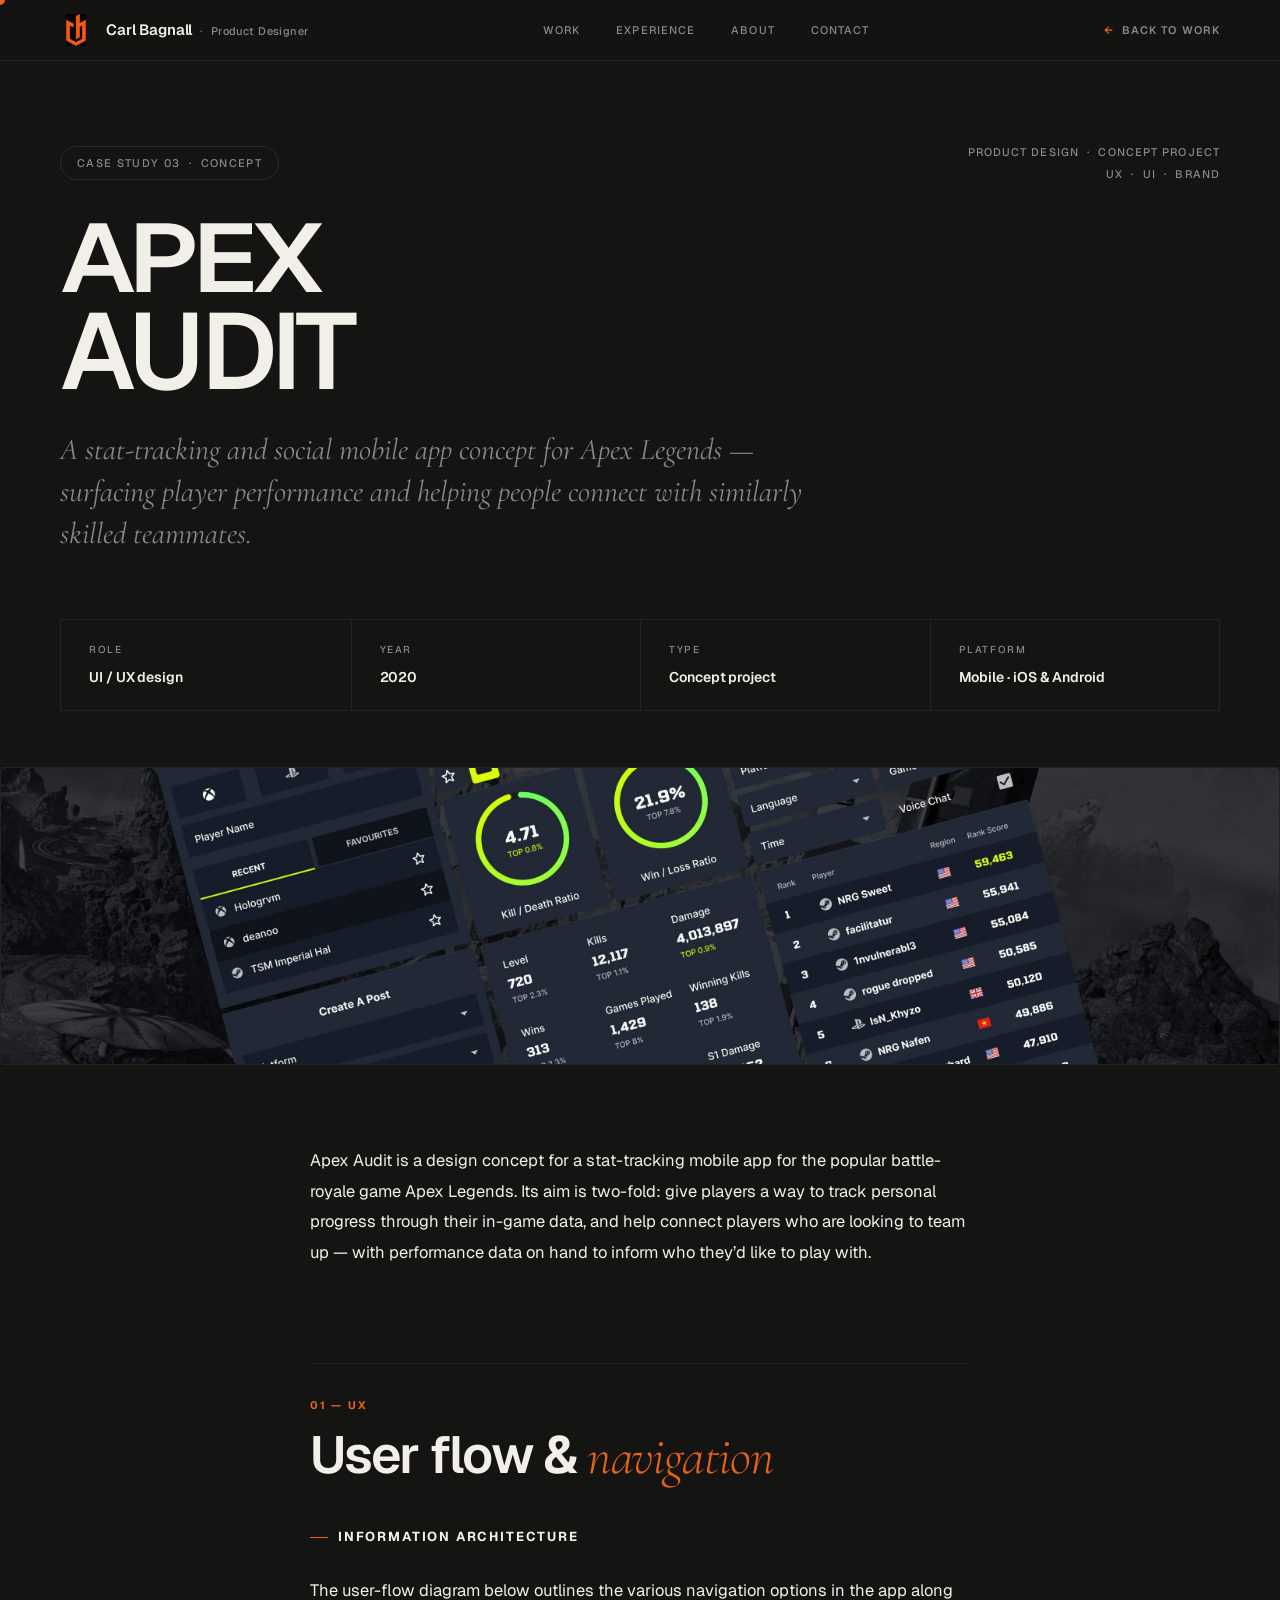
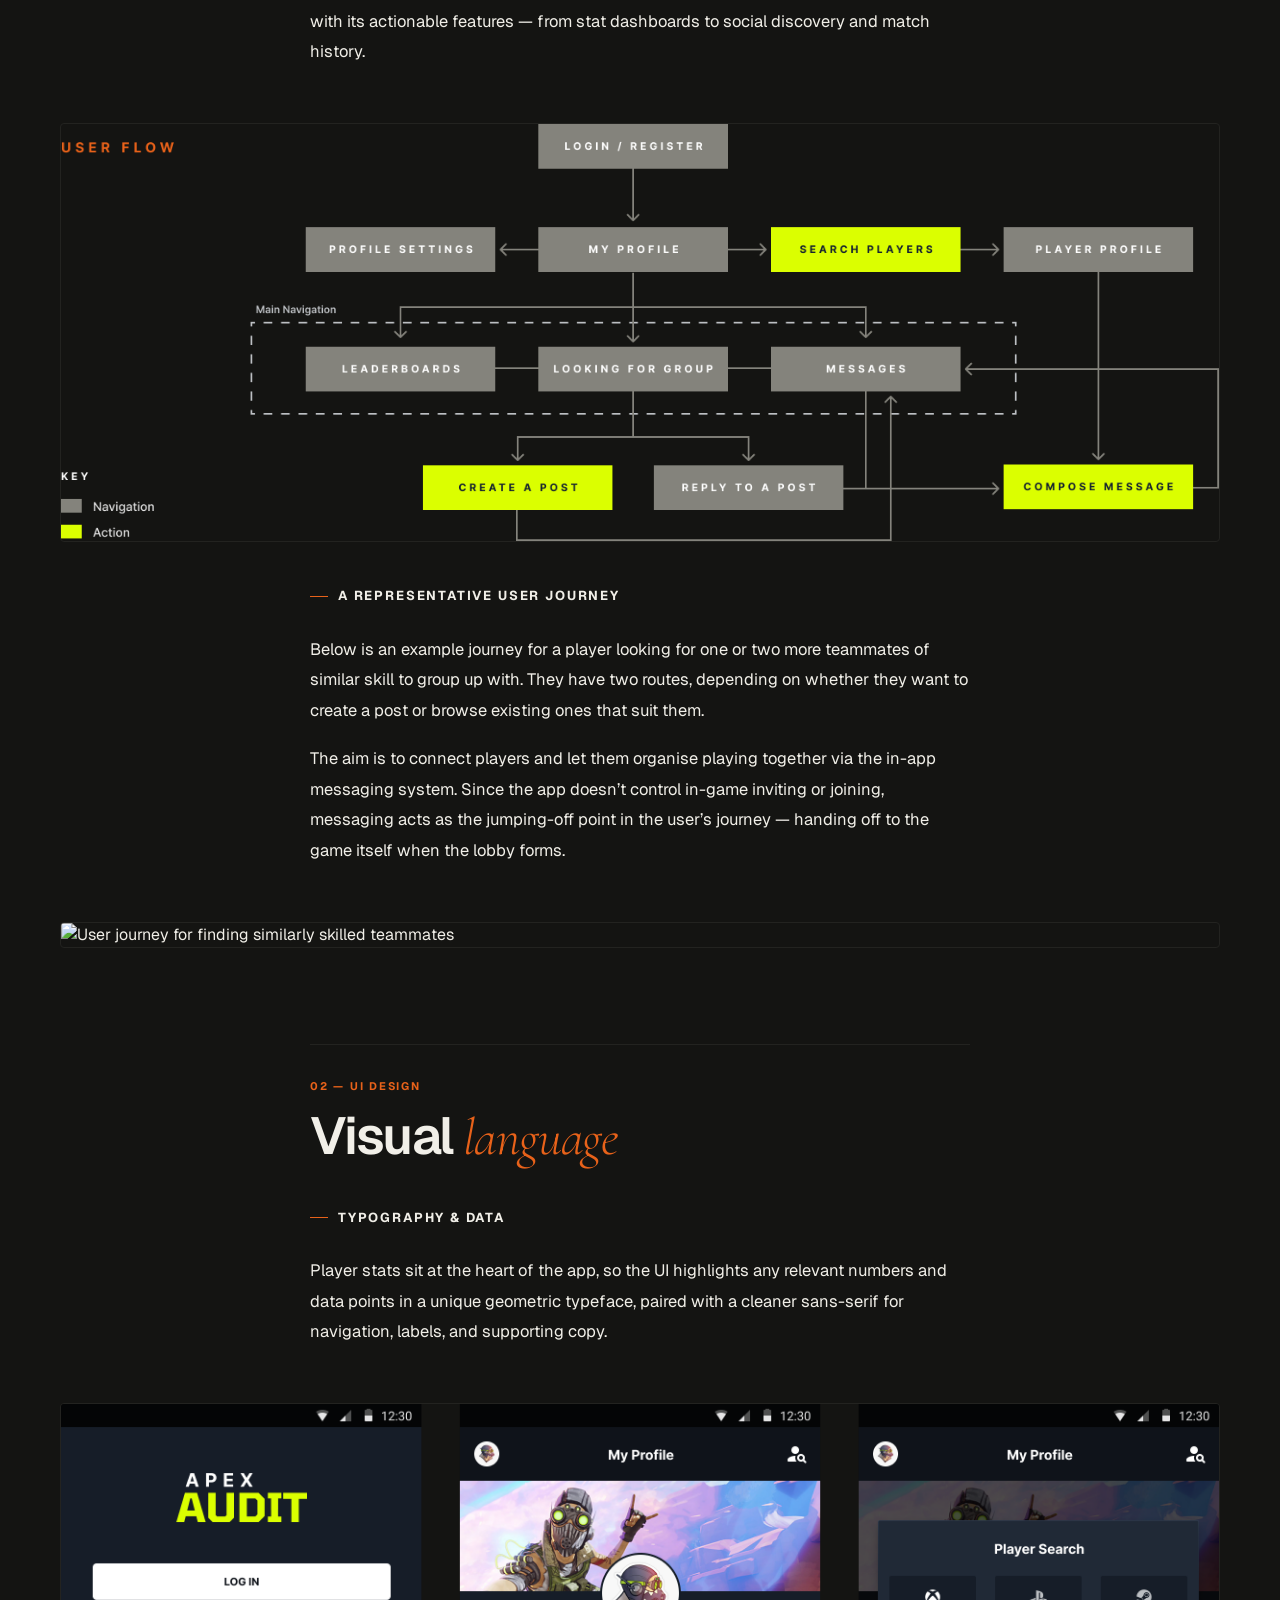
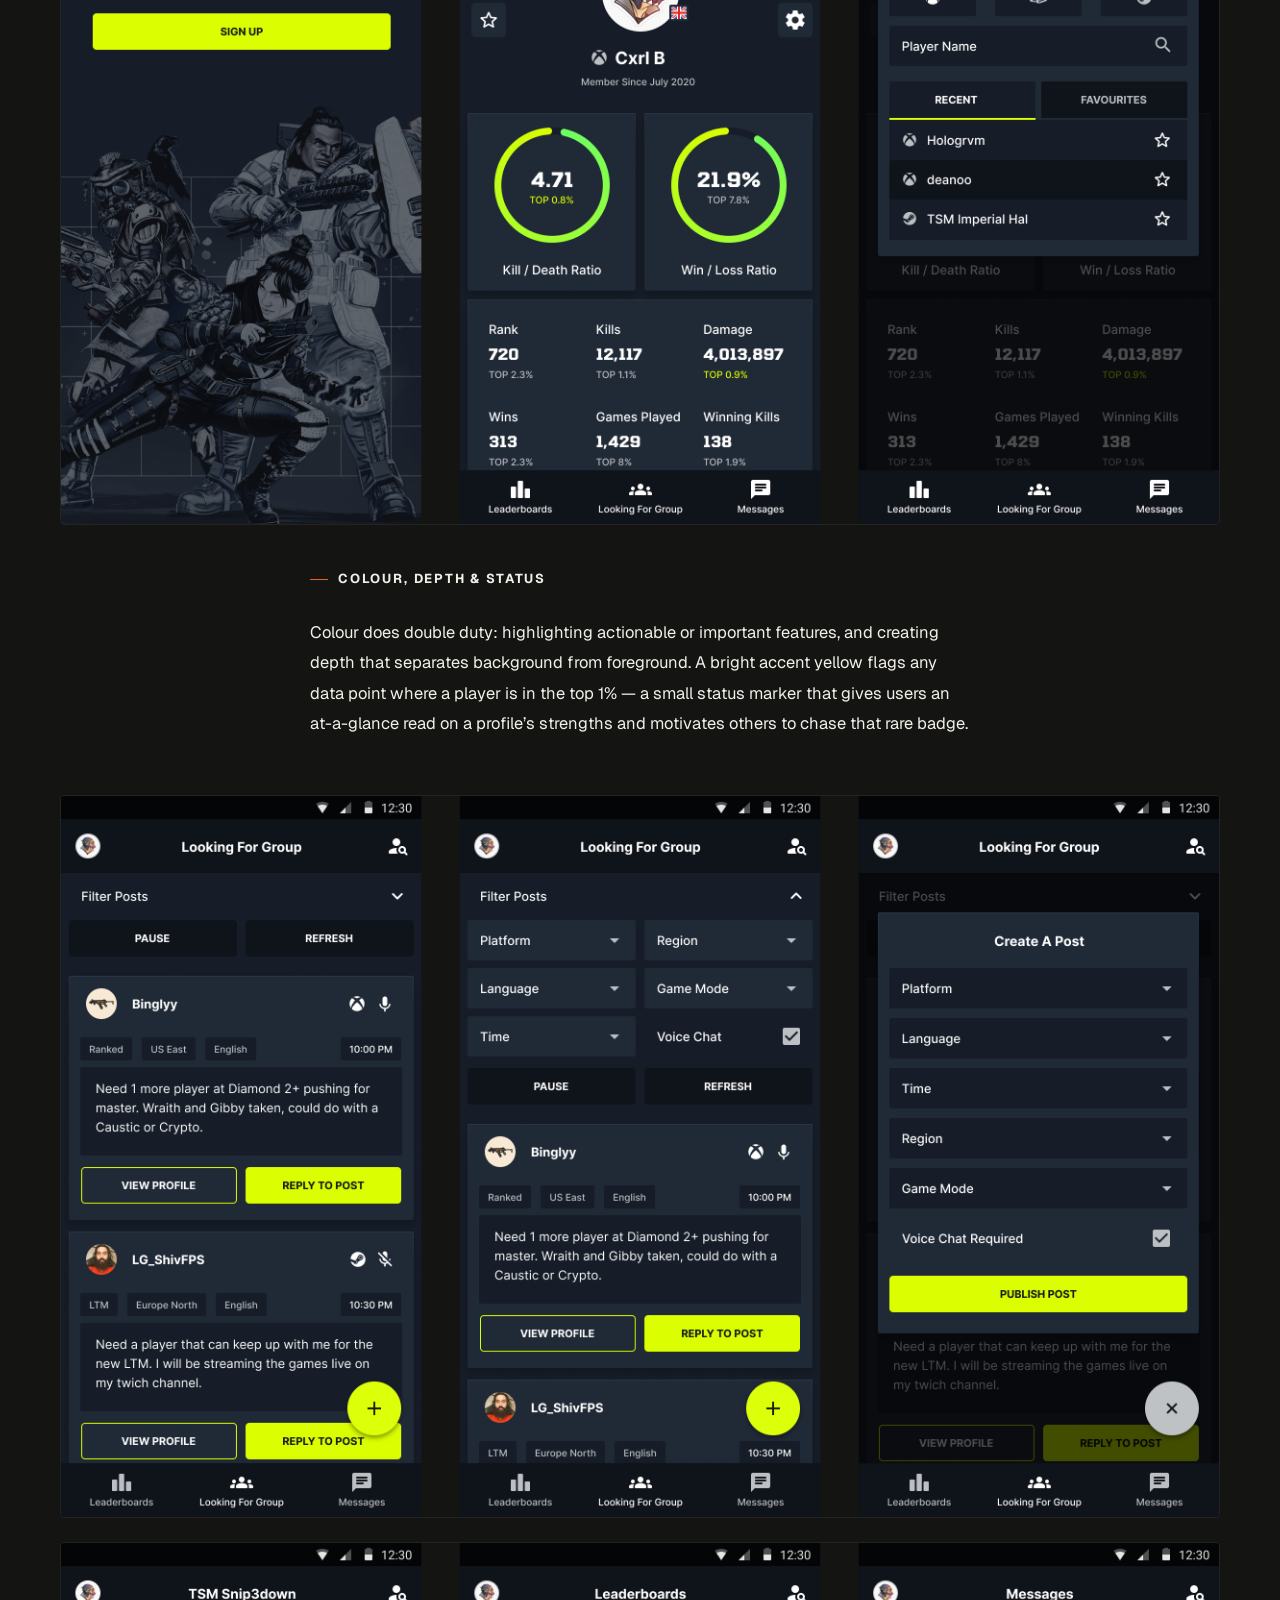
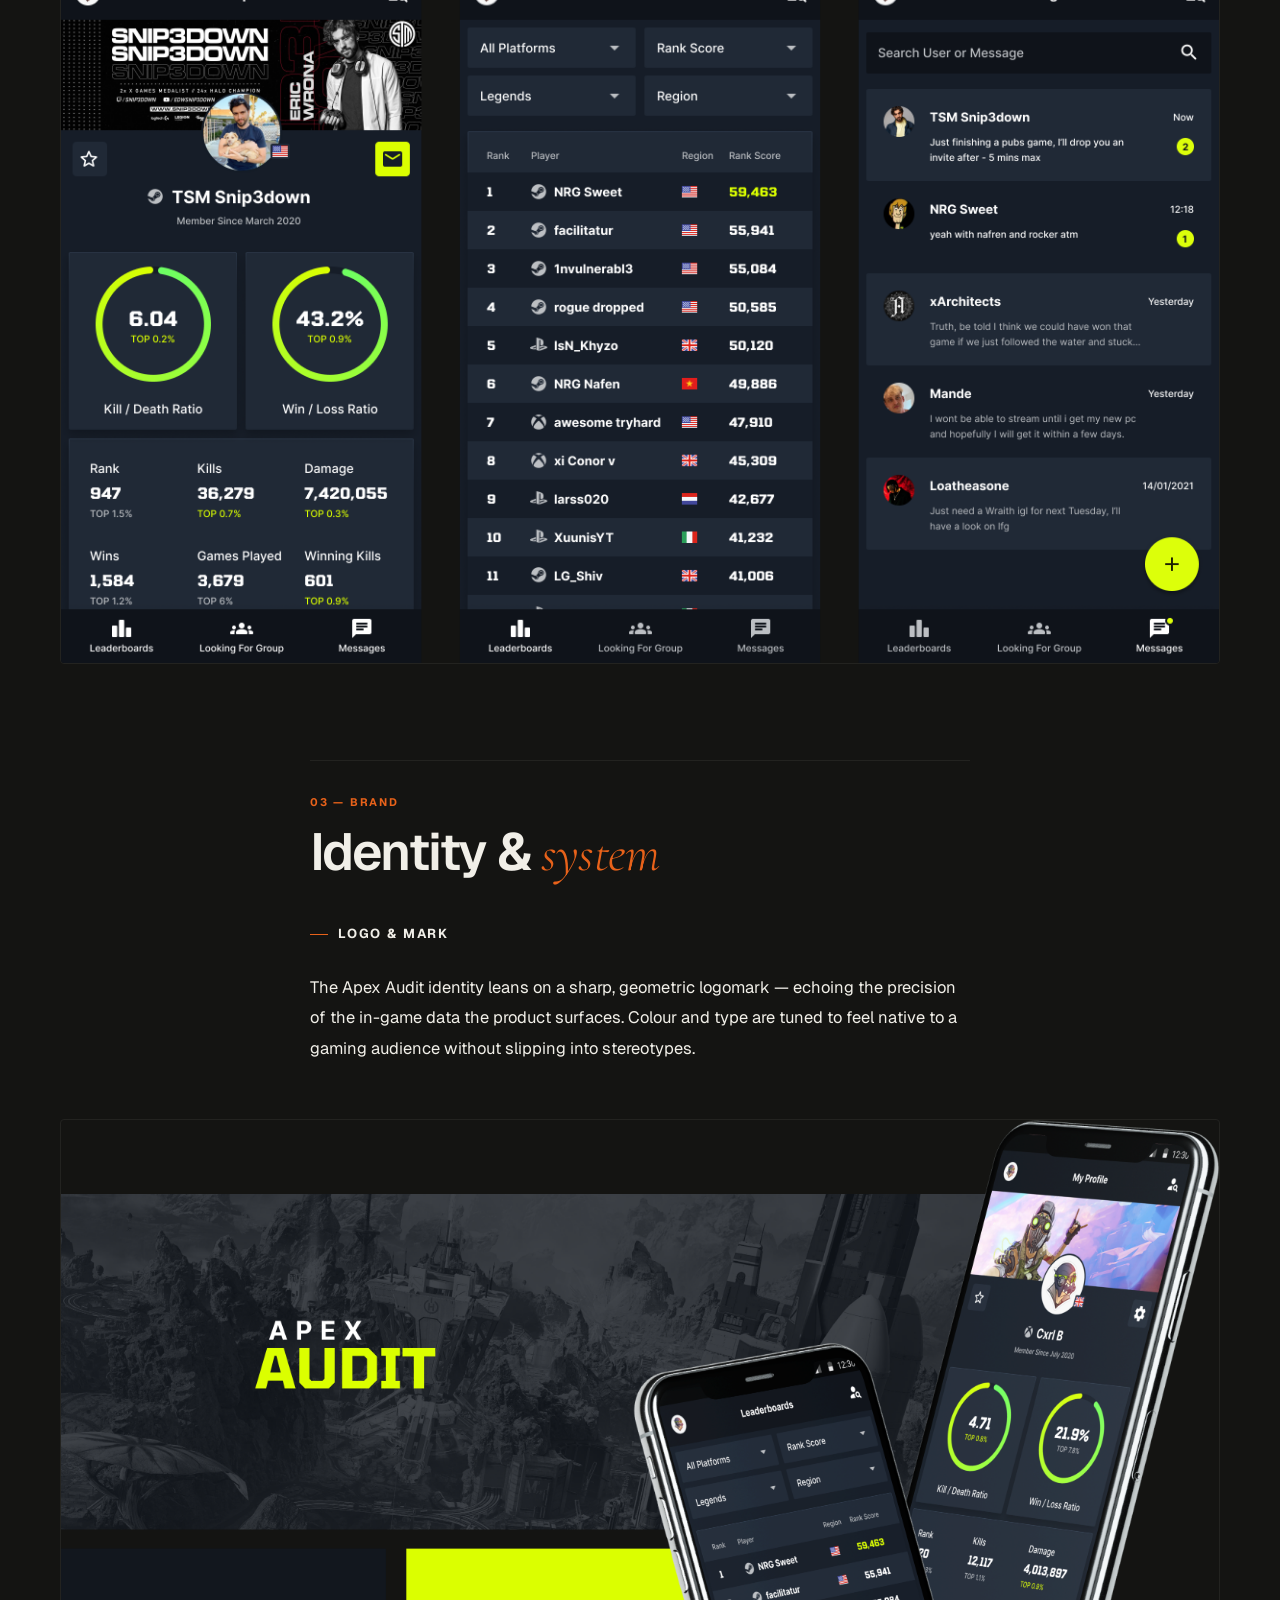
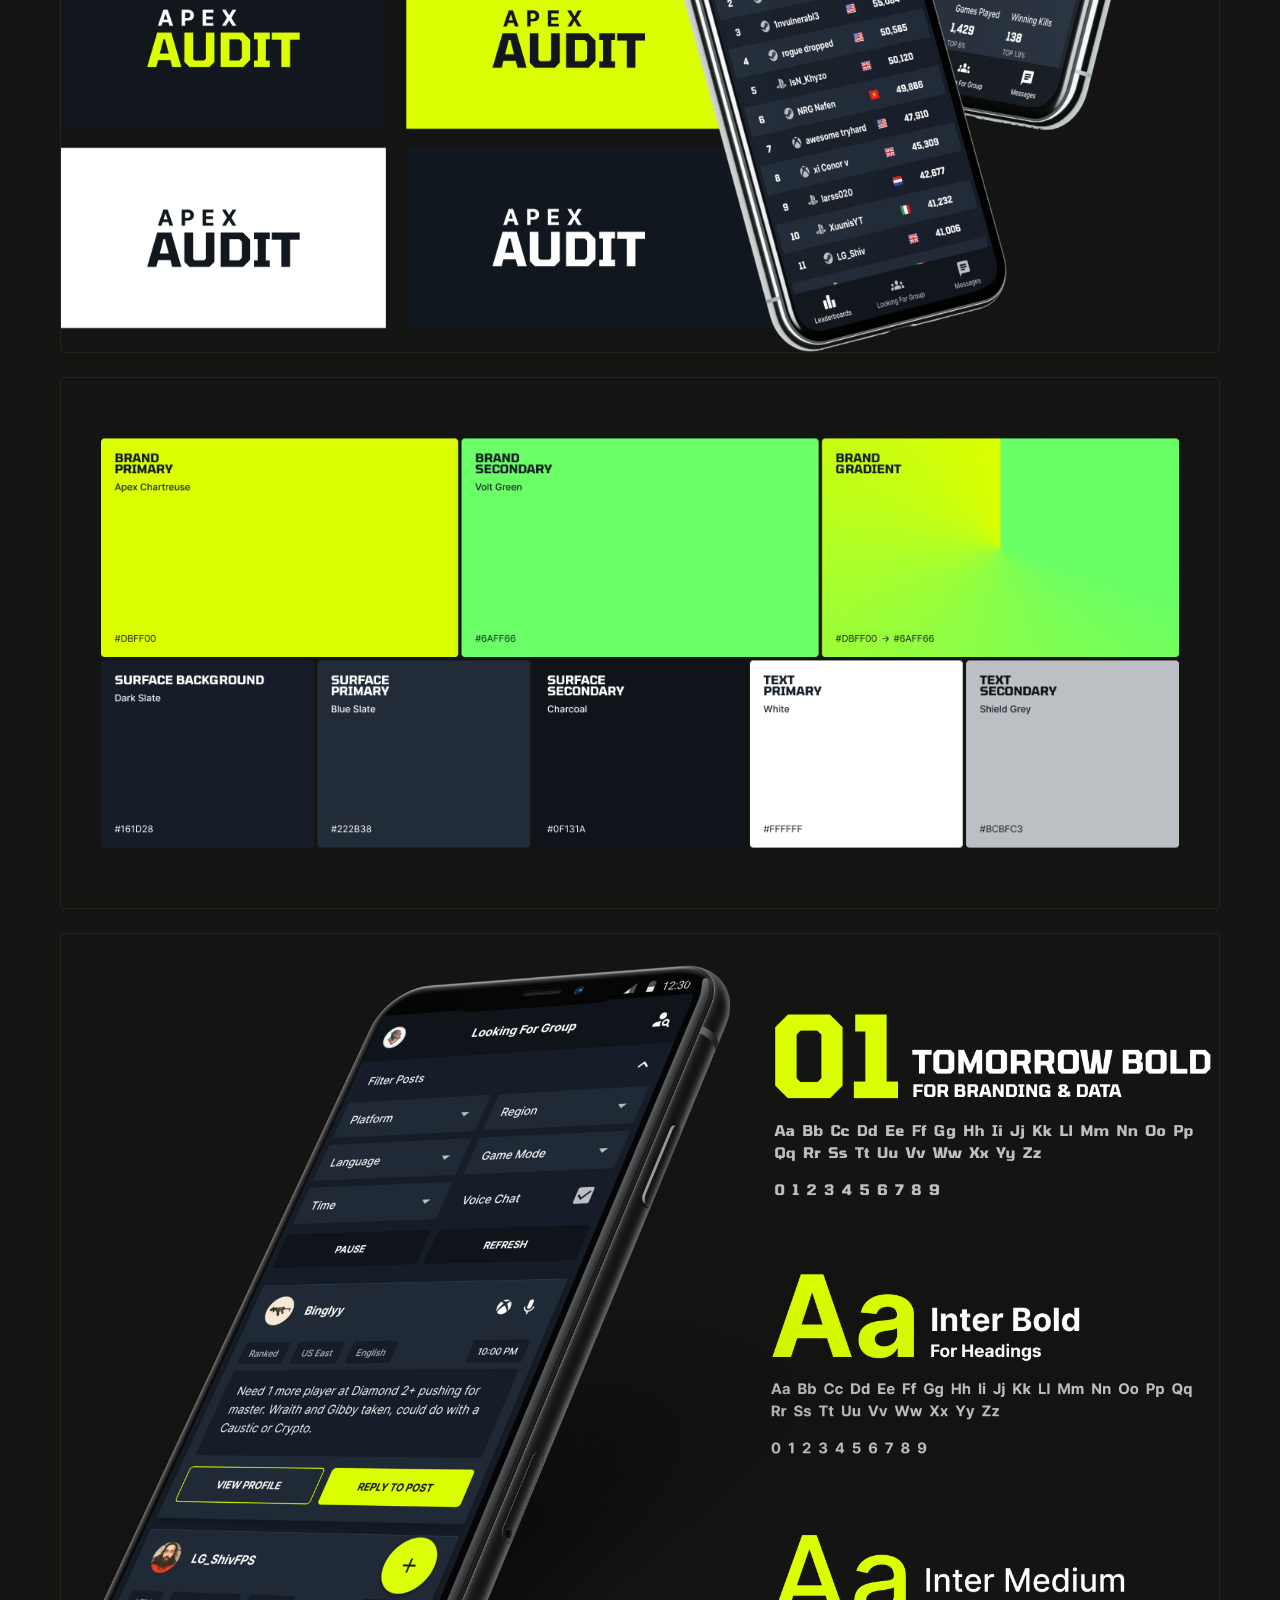
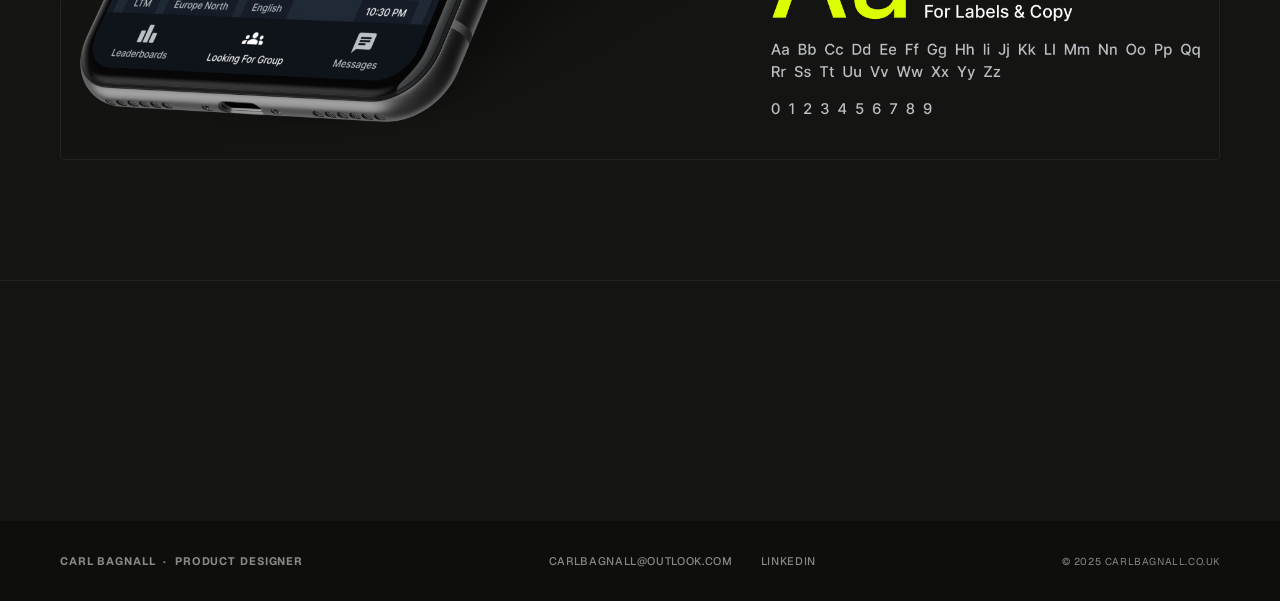
==== apexaudit.html @ 4e1fa4e6 "Replace 2021 portfolio with 2026 redesign" ====
<!DOCTYPE html>
<html lang="en-GB">
<head>
  <meta charset="UTF-8" />
  <meta name="viewport" content="width=device-width, initial-scale=1.0" />
  <meta name="description" content="Apex Audit — UI/UX design concept for a stat-tracking and social mobile app for Apex Legends players. Case study by Carl Bagnall." />
  <title>Apex Audit — Case study · Carl Bagnall</title>
  <link rel="icon" type="image/png" href="images/favicon-32x32.png" sizes="32x32" />
  <link rel="icon" type="image/png" href="images/favicon-16x16.png" sizes="16x16" />
  <link rel="preconnect" href="https://fonts.googleapis.com" />
  <link rel="preconnect" href="https://fonts.gstatic.com" crossorigin />
  <link href="https://fonts.googleapis.com/css2?family=Geist:wght@400;500;600;700;900&family=Cormorant+Garamond:ital,wght@1,300;1,400&display=swap" rel="stylesheet" />
  <link rel="stylesheet" href="case-study.css" />
</head>
<body>
  <a href="#case" class="skip-link">Skip to main content</a>
  <div class="cursor" id="cursor"></div>

  <!-- ── NAV ─────────────────────────────────────────────── -->
  <nav class="site-nav">
    <a href="index.html" class="nav-brand" aria-label="Carl Bagnall — back to home">
      <span class="nav-mark" aria-hidden="true"></span>
      <div class="nav-brand-text">
        <div class="name">Carl Bagnall</div>
        <div class="role">Product Designer</div>
      </div>
    </a>

    <div class="nav-links" role="navigation" aria-label="Main navigation">
      <a href="index.html#work">Work</a>
      <a href="index.html#experience">Experience</a>
      <a href="index.html#about">About</a>
      <a href="mailto:carlbagnall@outlook.com">Contact</a>
    </div>

    <a href="index.html#work" class="nav-back">
      <span class="arr">←</span> Back to work
    </a>
  </nav>

  <main id="case">
    <!-- ── HERO ──────────────────────────────────────────── -->
    <section class="case-hero" aria-label="Case introduction">
      <div class="case-eyebrow fade-up">
        <span class="pill">Case Study 03 &nbsp;·&nbsp; Concept</span>
        <div class="case-eyebrow-meta">
          <div>Product Design &nbsp;·&nbsp; Concept project</div>
          <div>UX &nbsp;·&nbsp; UI &nbsp;·&nbsp; Brand</div>
        </div>
      </div>

      <h1 class="case-title fade-up">
        <span class="stretch">APEX</span>
        <span class="serif">audit</span>
      </h1>

      <p class="case-subtitle fade-up">
        A stat-tracking and social mobile app concept for Apex Legends — surfacing player performance and helping people connect with similarly skilled teammates.
      </p>

      <div class="case-meta fade-up">
        <div class="m">
          <div class="ml">Role</div>
          <div class="mv">UI / UX design</div>
        </div>
        <div class="m">
          <div class="ml">Year</div>
          <div class="mv">2020</div>
        </div>
        <div class="m">
          <div class="ml">Type</div>
          <div class="mv">Concept project</div>
        </div>
        <div class="m">
          <div class="ml">Platform</div>
          <div class="mv">Mobile · iOS &amp; Android</div>
        </div>
      </div>
    </section>

    <!-- ── HERO IMAGE ────────────────────────────────────── -->
    <section class="case-hero-img" aria-label="Hero composition">
      <img src="images/app-main-2x.jpg" alt="Apex Audit hero composition" />
    </section>

    <!-- ── INTRO ─────────────────────────────────────────── -->
    <article class="case-article" style="margin-top: 80px;">
      <p>
        Apex Audit is a design concept for a stat-tracking mobile app for the popular battle-royale game Apex Legends. Its aim is two-fold: give players a way to track personal progress through their in-game data, and help connect players who are looking to team up — with performance data on hand to inform who they’d like to play with.
      </p>
    </article>

    <!-- ── 01 NAVIGATION ──────────────────────────────────── -->
    <article class="case-article">
      <h2>
        <span class="num">01 — UX</span>
        User flow &amp; <span class="em">navigation</span>
      </h2>

      <h3>Information architecture</h3>
      <p>The user-flow diagram below outlines the various navigation options in the app along with its actionable features — from stat dashboards to social discovery and match history.</p>
    </article>

    <figure class="case-figure">
      <img src="images/AA-userflow.png" alt="App information architecture and user flow" />
    </figure>

    <article class="case-article">
      <h3>A representative user journey</h3>
      <p>Below is an example journey for a player looking for one or two more teammates of similar skill to group up with. They have two routes, depending on whether they want to create a post or browse existing ones that suit them.</p>
      <p>The aim is to connect players and let them organise playing together via the in-app messaging system. Since the app doesn’t control in-game inviting or joining, messaging acts as the jumping-off point in the user’s journey — handing off to the game itself when the lobby forms.</p>
    </article>

    <figure class="case-figure">
      <img src="images/AA-user-journey.png" alt="User journey for finding similarly skilled teammates" />
    </figure>

    <!-- ── 02 UI DESIGN ──────────────────────────────────── -->
    <article class="case-article">
      <h2>
        <span class="num">02 — UI Design</span>
        Visual <span class="em">language</span>
      </h2>

      <h3>Typography &amp; data</h3>
      <p>Player stats sit at the heart of the app, so the UI highlights any relevant numbers and data points in a unique geometric typeface, paired with a cleaner sans-serif for navigation, labels, and supporting copy.</p>
    </article>

    <figure class="case-figure">
      <img src="images/app-main-screens.png" alt="Apex Audit main screens" />
    </figure>

    <article class="case-article">
      <h3>Colour, depth &amp; status</h3>
      <p>Colour does double duty: highlighting actionable or important features, and creating depth that separates background from foreground. A bright accent yellow flags any data point where a player is in the top 1% — a small status marker that gives users an at-a-glance read on a profile’s strengths and motivates others to chase that rare badge.</p>
    </article>

    <figure class="case-figure">
      <img src="images/app-main-screens2.png" alt="Apex Audit secondary screens" />
    </figure>
    <figure class="case-figure">
      <img src="images/app-main-screens3.png" alt="Apex Audit additional screens" />
    </figure>

    <!-- ── 03 BRANDING ───────────────────────────────────── -->
    <article class="case-article">
      <h2>
        <span class="num">03 — Brand</span>
        Identity &amp; <span class="em">system</span>
      </h2>

      <h3>Logo &amp; mark</h3>
      <p>The Apex Audit identity leans on a sharp, geometric logomark — echoing the precision of the in-game data the product surfaces. Colour and type are tuned to feel native to a gaming audience without slipping into stereotypes.</p>
    </article>

    <figure class="case-figure">
      <img src="images/app-brand-showcase.png" alt="Apex Audit brand showcase" />
    </figure>
    <figure class="case-figure">
      <img src="images/AA-colours.png" alt="Apex Audit colour system" />
    </figure>
    <figure class="case-figure">
      <img src="images/AA-typography.png" alt="Apex Audit typography" />
    </figure>
  </main>

  <!-- ── PREV / NEXT ─────────────────────────────────────── -->
  <section class="case-nav-row" aria-label="Case navigation">
    <a href="fundfoundry.html" class="nv-prev">
      <div class="nv-label">← Previous case</div>
      <div class="nv-name">Fund Foundry</div>
    </a>
    <a href="identity.html" class="nv-next">
      <div class="nv-label">Next case →</div>
      <div class="nv-name">Corporate Identity</div>
    </a>
  </section>

  <!-- ── FOOTER ──────────────────────────────────────────── -->
  <footer id="contact">
    <div class="footer-brand">
      <span>Carl Bagnall &nbsp;·&nbsp; Product Designer</span>
    </div>
    <nav class="footer-right" aria-label="Social and contact links">
      <a href="mailto:carlbagnall@outlook.com">carlbagnall@outlook.com</a>
      <a href="https://www.linkedin.com/in/carl-bagnall-45b8b7b5" target="_blank" rel="noopener">LinkedIn</a>
    </nav>
    <span class="footer-copy">© 2025 carlbagnall.co.uk</span>
  </footer>

  <script src="case-study.js"></script>
</body>
</html>
---- case-study.css ----
/* ── Shared stylesheet for all case-study pages ───────────── */

/* ── RESET & BASE ─────────────────────────────────────────── */
*, *::before, *::after { box-sizing: border-box; margin: 0; padding: 0; }
html { scroll-behavior: smooth; }

:root {
  --bg:        #141412;
  --bg-alt:    #111110;
  --border:    #232320;
  --border-2:  #1c1c1a;
  --text:      #F1EFE8;
  --muted:     #8a8884;
  --dim:       #706e6a;
  --ghost:     #606060;
  --orange:    #E8621A;
  --orange-dk: #2a1508;
  --orange-bd: #3e1e0a;
  --green:     #1D9E75;
  --green-dk:  #0a1a14;
  --green-bd:  #0e2e20;
  --purple:    #7F77DD;
  --purple-dk: #0c0c1a;
  --purple-bd: #1a1a30;
  --font-sans: 'Geist', sans-serif;
  --font-serif:'Cormorant Garamond', serif;
}

body {
  font-family: var(--font-sans);
  background: var(--bg);
  color: var(--text);
  font-size: 16px;
  line-height: 1.5;
  -webkit-font-smoothing: antialiased;
}
a { text-decoration: none; color: inherit; }

/* ── ACCESSIBILITY ──────────────────────────────────────── */
.skip-link {
  position: absolute; top: -100%; left: 16px;
  background: var(--orange); color: #141412;
  font-size: 13px; font-weight: 700;
  padding: 10px 20px; border-radius: 0 0 6px 6px;
  z-index: 10000; letter-spacing: 0.06em; text-transform: uppercase;
  transition: top 0.2s ease;
}
.skip-link:focus { top: 0; outline: none; }
:focus-visible { outline: 2px solid var(--orange); outline-offset: 3px; border-radius: 2px; }
:focus:not(:focus-visible) { outline: none; }

/* ── CUSTOM CURSOR ──────────────────────────────────────── */
body { cursor: none; }
.cursor {
  position: fixed; width: 10px; height: 10px;
  background: var(--orange); border-radius: 50%;
  pointer-events: none; z-index: 9999;
  transform: translate(-50%, -50%);
  transition: transform 0.1s ease, width 0.2s ease, height 0.2s ease, opacity 0.2s ease;
}
.cursor.hover {
  width: 40px; height: 40px;
  background: transparent;
  border: 1.5px solid var(--orange);
  opacity: 0.6;
}

/* ── PAGE FADE-IN ──────────────────────────────────────── */
@keyframes fadeUp {
  from { opacity: 0; transform: translateY(24px); }
  to   { opacity: 1; transform: translateY(0); }
}
.fade-up { opacity: 0; animation: fadeUp 0.7s ease forwards; }
.fade-up:nth-child(1) { animation-delay: 0.05s; }
.fade-up:nth-child(2) { animation-delay: 0.15s; }
.fade-up:nth-child(3) { animation-delay: 0.25s; }
.fade-up:nth-child(4) { animation-delay: 0.35s; }

/* ── NAV ────────────────────────────────────────────────── */
nav.site-nav {
  position: sticky; top: 0; z-index: 100;
  display: flex; justify-content: space-between; align-items: center;
  padding: 14px 60px;
  background: rgba(20, 20, 18, 0.92);
  backdrop-filter: blur(12px);
  border-bottom: 0.5px solid var(--border);
}
.nav-brand {
  display: flex; align-items: center; gap: 14px;
}
.nav-brand img { height: 32px; width: auto; display: block; }
.nav-brand .nav-mark {
  display: block;
  flex-shrink: 0;
  width: 32px; height: 32px;
  background-image: url([data-uri]);
  background-size: contain;
  background-repeat: no-repeat;
  background-position: center;
}
.nav-brand-text {
  display: flex; align-items: baseline; gap: 8px;
}
.nav-brand-text .name {
  font-size: 15px; font-weight: 600;
  letter-spacing: -0.01em; color: var(--text); line-height: 1.2;
}
.nav-brand-text .role {
  font-size: 11px; color: var(--muted);
  font-weight: 500; letter-spacing: 0.04em; line-height: 1.2;
}
.nav-brand-text .role::before {
  content: '·'; margin-right: 8px; color: var(--dim);
}
.nav-links { display: flex; gap: 36px; }
.nav-links a {
  font-size: 11px; color: var(--muted);
  letter-spacing: 0.1em; text-transform: uppercase; font-weight: 500;
  transition: color 0.2s ease;
}
.nav-links a:hover { color: var(--text); }
.nav-back {
  display: inline-flex; align-items: center; gap: 8px;
  font-size: 11px; color: var(--muted);
  letter-spacing: 0.1em; text-transform: uppercase; font-weight: 600;
  transition: color 0.2s ease;
}
.nav-back:hover { color: var(--orange); }
.nav-back .arr { color: var(--orange); transition: transform 0.2s ease; }
.nav-back:hover .arr { transform: translateX(-3px); }

/* ── CASE HERO ──────────────────────────────────────────── */
main { display: block; }
.case-hero {
  padding: 80px 60px 56px;
  max-width: 1400px; margin: 0 auto;
}
.case-eyebrow {
  display: flex; justify-content: space-between; align-items: center;
  margin-bottom: 36px; gap: 24px; flex-wrap: wrap;
}
.pill {
  font-size: 11px; letter-spacing: 0.12em; text-transform: uppercase;
  color: var(--muted); border: 0.5px solid #2C2C2A;
  padding: 8px 16px; border-radius: 999px; font-weight: 500;
}
.case-eyebrow-meta {
  font-size: 11px; color: var(--muted);
  letter-spacing: 0.1em; text-transform: uppercase;
  text-align: right; line-height: 2; font-weight: 500;
}

.case-title {
  font-family: var(--font-sans);
  font-size: clamp(64px, 8.4vw, 132px);
  font-weight: 600;
  letter-spacing: -0.045em;
  line-height: 0.86;
  color: var(--text);
}
.case-title .stretch {
  display: block; transform: scaleY(0.9); transform-origin: top; line-height: 0.78;
}
.case-title .serif {
  text-transform: uppercase;
  /* colour, font-family, weight, style and tracking all inherit from .case-title */
}

.case-subtitle {
  font-family: var(--font-serif);
  font-style: italic;
  font-weight: 400;
  font-size: clamp(22px, 2.4vw, 30px);
  color: var(--muted);
  max-width: 760px;
  margin-top: 32px;
  line-height: 1.4;
}

.case-meta {
  display: grid;
  grid-template-columns: repeat(4, 1fr);
  border: 0.5px solid var(--border);
  margin-top: 64px;
}
.case-meta .m {
  padding: 22px 28px;
  border-left: 0.5px solid var(--border);
}
.case-meta .m:first-child { border-left: none; }
.case-meta .ml {
  font-size: 10px; letter-spacing: 0.16em;
  text-transform: uppercase; color: var(--muted);
  font-weight: 500; margin-bottom: 10px;
}
.case-meta .mv {
  font-size: 14px; color: var(--text);
  font-weight: 600; letter-spacing: -0.005em;
}

/* ── HERO IMAGE ────────────────────────────────────────── */
.case-hero-img {
  /*max-width: 1400px;  padding: 0 60px;*/
  margin: 0 auto;
}
.case-hero-img img {
  width: 100%; height: auto; display: block;
  border: 0.5px solid var(--border); border-radius: 4px;
}

/* ── ARTICLE ───────────────────────────────────────────── */
.case-article {
  max-width: 780px;
  margin: 0 auto;
  padding: 0 60px;
}
.case-article + .case-article { margin-top: 28px; }
.case-article > * + * { margin-top: 28px; }

.case-article p {
  font-size: 16.5px;
  line-height: 1.85;
  color: var(--text);
  font-weight: 400;
}
.case-article p + p { margin-top: 18px; }

/* Numbered insight items — each gets a divider above and a touch more breathing room */
.case-article p.insight-head {
  margin-top: 44px;
  padding-top: 28px;
  border-top: 0.5px solid var(--border);
}

.case-article h2 {
  font-family: var(--font-sans);
  font-size: clamp(32px, 4.4vw, 52px);
  font-weight: 600;
  letter-spacing: -0.03em;
  line-height: 1;
  margin-top: 96px;
  padding-top: 36px;
  border-top: 0.5px solid var(--border);
  color: var(--text);
}
.case-article h2 .num {
  font-size: 11px;
  letter-spacing: 0.16em;
  text-transform: uppercase;
  color: var(--orange);
  font-family: var(--font-sans);
  font-weight: 700;
  display: block;
  margin-bottom: 18px;
}
.case-article h2 .em {
  font-family: var(--font-serif);
  font-style: italic;
  font-weight: 300;
  color: var(--orange);
  letter-spacing: -0.015em;
}

.case-article h3 {
  font-size: 13px;
  font-weight: 700;
  letter-spacing: 0.14em;
  text-transform: uppercase;
  color: var(--text);
  margin-top: 44px;
  display: flex; align-items: center; gap: 10px;
}
.case-article h3::before {
  content: '';
  display: inline-block;
  width: 18px; height: 1px;
  background: var(--orange);
}

.case-article a:not(.case-cta) {
  color: var(--orange);
  border-bottom: 1px solid rgba(232, 98, 26, 0.4);
  transition: border-color 0.2s ease;
}
.case-article a:not(.case-cta):hover { border-bottom-color: var(--orange); }

/* ── FIGURE (full-bleed inside a 1400 max) ─────────────── */
.case-figure {
  max-width: 1400px;
  margin: 56px auto 0;
  padding: 0 60px;
}
.case-figure img {
  width: 100%; height: auto; display: block;
  border: 0.5px solid var(--border); border-radius: 4px;
}
.case-figure video {
  width: 100%; height: auto; display: block;
  border: 0.5px solid var(--border); border-radius: 4px;
  background: #000;
}
.case-figure + .case-figure { margin-top: 24px; }

/* Match the figure→h3 visual gap when a figure is followed by an article
   (whose first child may be a paragraph, h3, or anything else) */
.case-figure + .case-article { margin-top: 44px; }
.case-figure + .case-article > h3:first-child { margin-top: 0; }

/* ── PROTOTYPE CTAs ────────────────────────────────────── */
.case-cta-row {
  display: flex; flex-wrap: wrap;
  gap: 14px;
  margin-top: 36px;
}
.case-cta {
  display: inline-flex; align-items: center; gap: 12px;
  padding: 14px 22px;
  border: 0.5px solid var(--orange-bd);
  background: var(--orange-dk);
  color: var(--orange);
  font-size: 11px; letter-spacing: 0.12em; text-transform: uppercase;
  font-weight: 700;
  border-radius: 3px;
  transition: background 0.2s ease, border-color 0.2s ease, transform 0.2s ease;
}
.case-cta:hover {
  background: rgba(232,98,26,0.14);
  border-color: var(--orange);
  transform: translateY(-1px);
}
.case-cta .play {
  display: inline-block;
  width: 0; height: 0;
  border-left: 7px solid var(--orange);
  border-top: 5px solid transparent;
  border-bottom: 5px solid transparent;
}

/* ── COMING-SOON BANNER (used by NASA TV stub) ─────────── */
.coming-soon {
  max-width: 780px;
  margin: 80px auto 0;
  padding: 64px 60px;
  text-align: center;
  border: 0.5px solid var(--border);
  border-radius: 4px;
  background: var(--bg-alt);
}
.coming-soon .cs-eyebrow {
  font-size: 10px; letter-spacing: 0.18em;
  text-transform: uppercase; color: var(--orange);
  font-weight: 700;
  margin-bottom: 18px;
}
.coming-soon h2 {
  font-family: var(--font-sans);
  font-size: clamp(28px, 3.4vw, 40px);
  font-weight: 600; letter-spacing: -0.03em;
  line-height: 1.1;
  color: var(--text);
}
.coming-soon h2 .em {
  font-family: var(--font-serif);
  font-style: italic; font-weight: 300;
  color: var(--orange); letter-spacing: -0.015em;
}
.coming-soon p {
  margin-top: 18px;
  font-size: 15px; line-height: 1.7;
  color: var(--muted);
  max-width: 540px;
  margin-left: auto; margin-right: auto;
}

/* ── PREV / NEXT CASE NAV ──────────────────────────────── */
.case-nav-row {
  max-width: 1400px; margin: 120px auto 0;
  padding: 60px;
  border-top: 0.5px solid var(--border);
  display: grid; grid-template-columns: 1fr 1fr;
  gap: 24px;
}
.case-nav-row a {
  display: flex; flex-direction: column;
  padding: 28px 28px;
  border: 0.5px solid var(--border);
  border-radius: 4px;
  transition: border-color 0.25s ease, background 0.25s ease;
  position: relative;
}
.case-nav-row a:hover {
  border-color: var(--orange);
  background: rgba(232,98,26,0.04);
}
.case-nav-row a:hover .nv-name { color: var(--orange); }
.case-nav-row .nv-label {
  font-size: 10px; letter-spacing: 0.16em; text-transform: uppercase;
  color: var(--muted); font-weight: 600;
  margin-bottom: 14px;
}
.case-nav-row .nv-name {
  font-size: 22px; font-weight: 800;
  letter-spacing: -0.02em;
  transition: color 0.2s ease;
  color: var(--text);
}
.case-nav-row .nv-next { text-align: right; align-items: flex-end; }
.case-nav-row .nv-disabled {
  opacity: 0.35; pointer-events: none;
}

/* ── FOOTER ────────────────────────────────────────────── */
footer {
  padding: 32px 60px;
  background: #0e0e0c;
  display: flex; justify-content: space-between; align-items: center;
}
.footer-brand {
  display: flex; align-items: center; gap: 12px;
}
.footer-brand span {
  font-size: 11px; font-weight: 700;
  letter-spacing: 0.08em; text-transform: uppercase; color: var(--muted);
}
.footer-right { display: flex; gap: 28px; align-items: center; }
.footer-right a {
  font-size: 11px; color: var(--muted);
  letter-spacing: 0.06em; text-transform: uppercase;
  font-weight: 500; transition: color 0.2s ease;
}
.footer-right a:hover { color: var(--text); }
.footer-copy {
  font-size: 10px; color: var(--muted);
  letter-spacing: 0.06em; text-transform: uppercase;
}

/* ── MOBILE ────────────────────────────────────────────── */
@media (max-width: 900px) {
  body { cursor: auto; }
  .cursor { display: none; }
  nav.site-nav { padding: 14px 24px; }
  .nav-links { display: none; }
  .case-hero { padding: 48px 24px 36px; }
  .case-hero-img { padding: 0 24px; }
  .case-article { padding: 0 24px; }
  .case-figure { padding: 0 24px; margin-top: 36px; }
  .case-meta { grid-template-columns: repeat(2, 1fr); }
  .case-meta .m:nth-child(3) { border-left: none; border-top: 0.5px solid var(--border); }
  .case-meta .m:nth-child(4) { border-top: 0.5px solid var(--border); }
  .case-eyebrow-meta { display: none; }
  .case-nav-row {
    padding: 36px 24px; grid-template-columns: 1fr;
    margin-top: 80px;
  }
  .case-nav-row .nv-next { text-align: left; align-items: flex-start; }
  .coming-soon { padding: 48px 24px; }
  footer { padding: 20px 24px; flex-direction: column; gap: 16px; text-align: center; }
  .footer-right { flex-wrap: wrap; justify-content: center; }
}
@media (max-width: 600px) {
  .case-title { font-size: 14vw; }
  .nav-brand-text .role { display: none; }
  .case-article h2 { font-size: 36px; margin-top: 72px; }
}
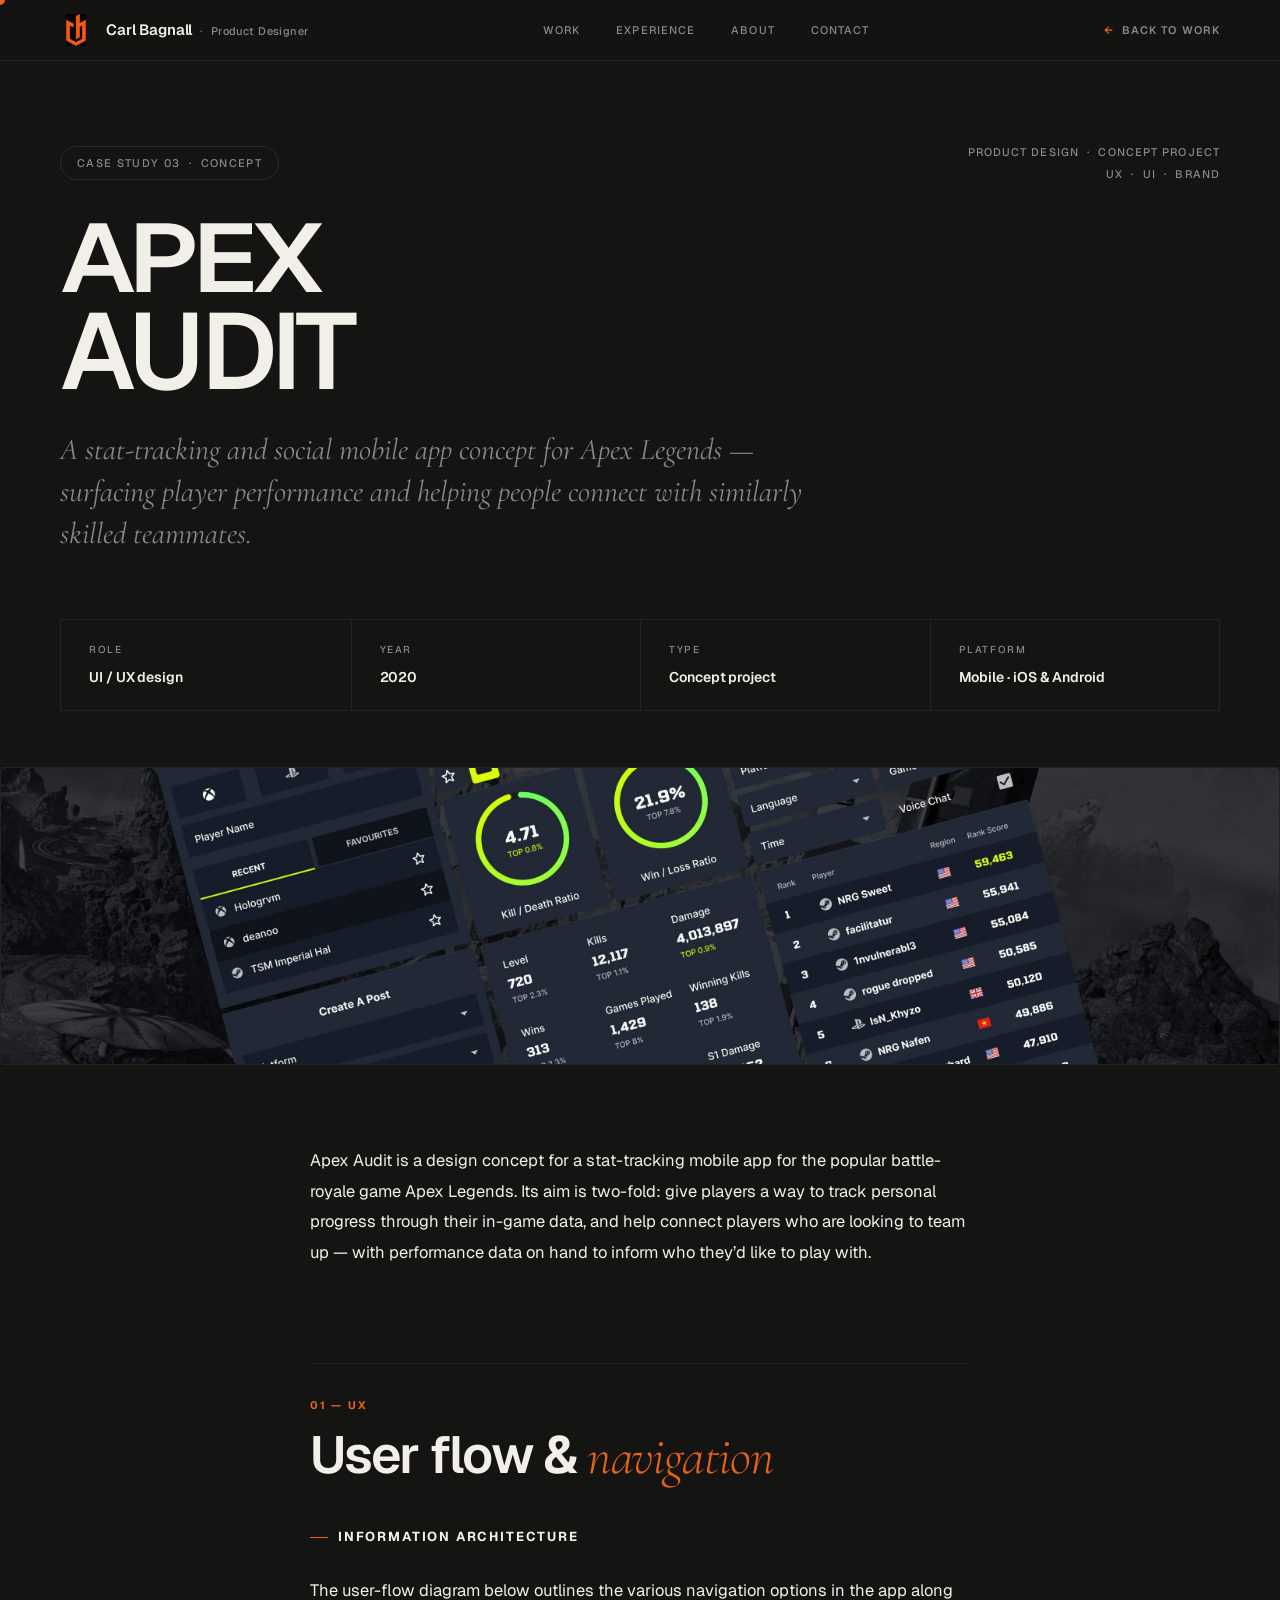
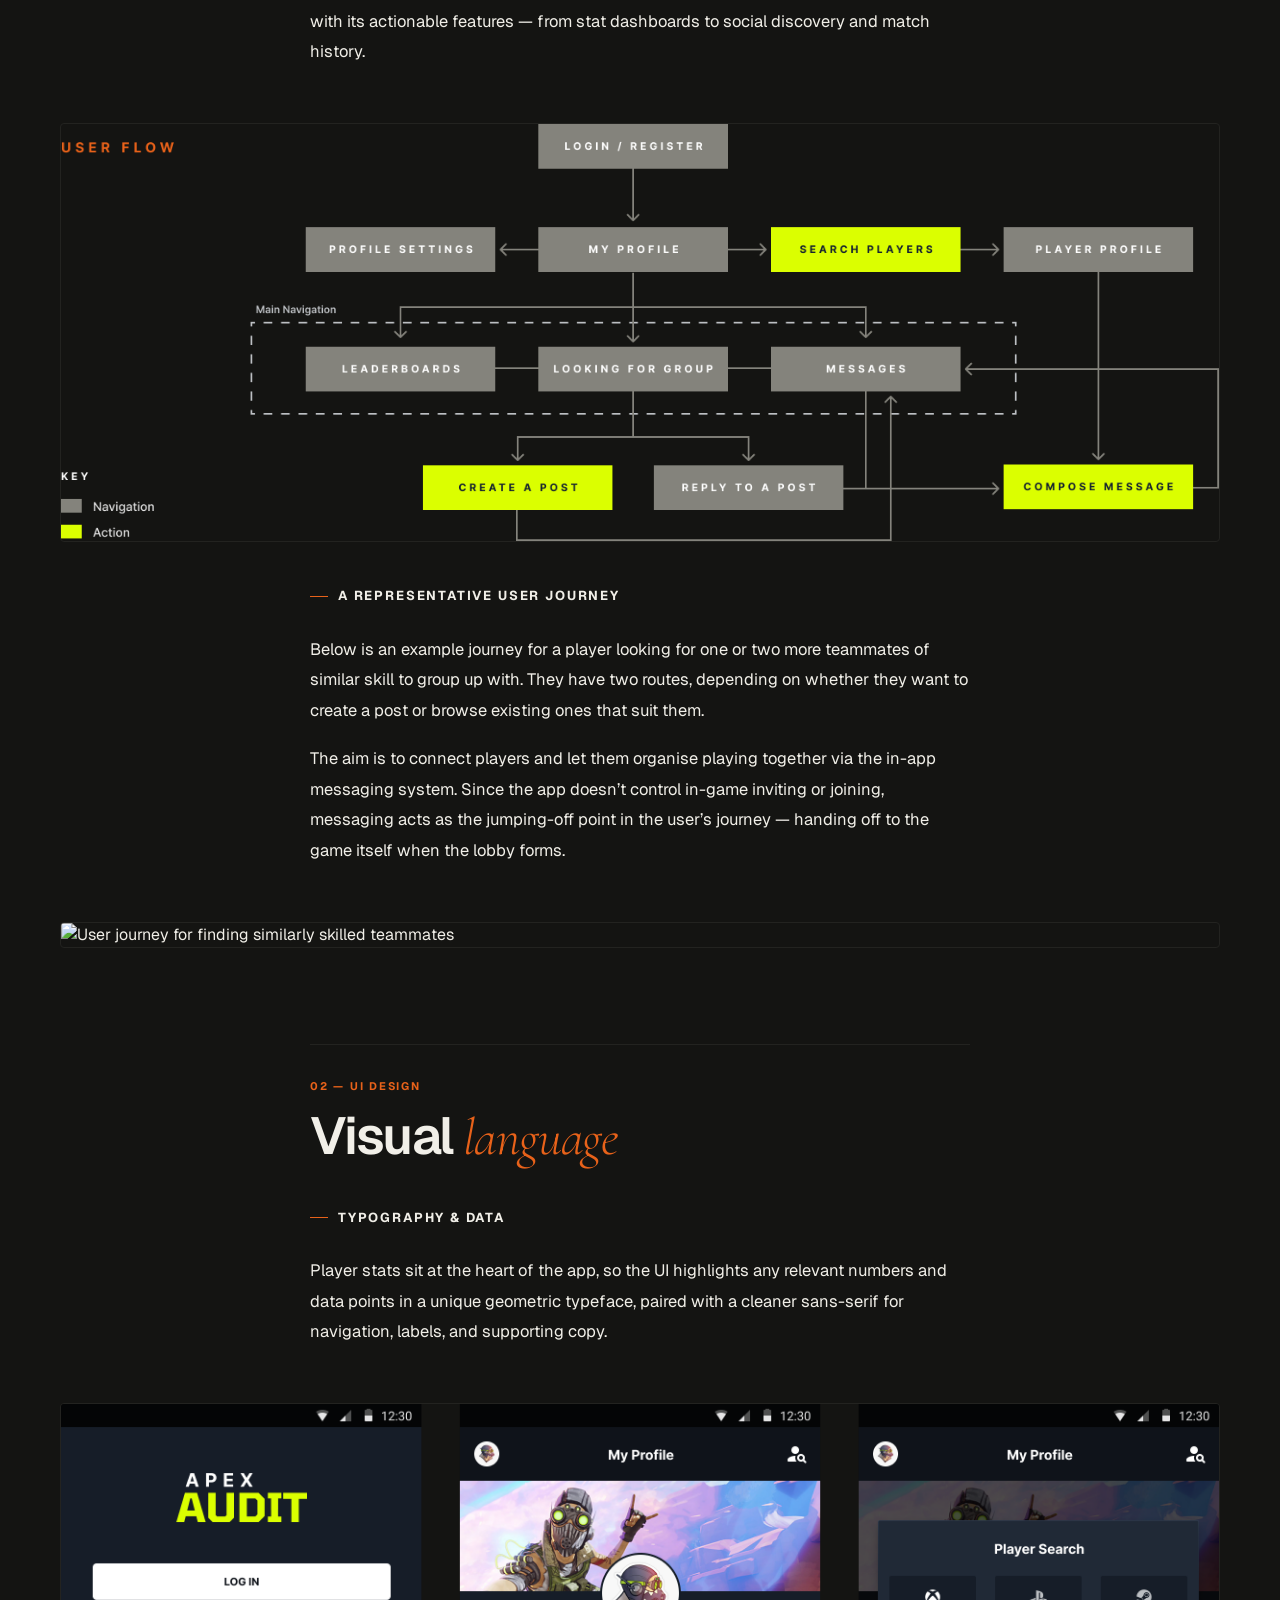
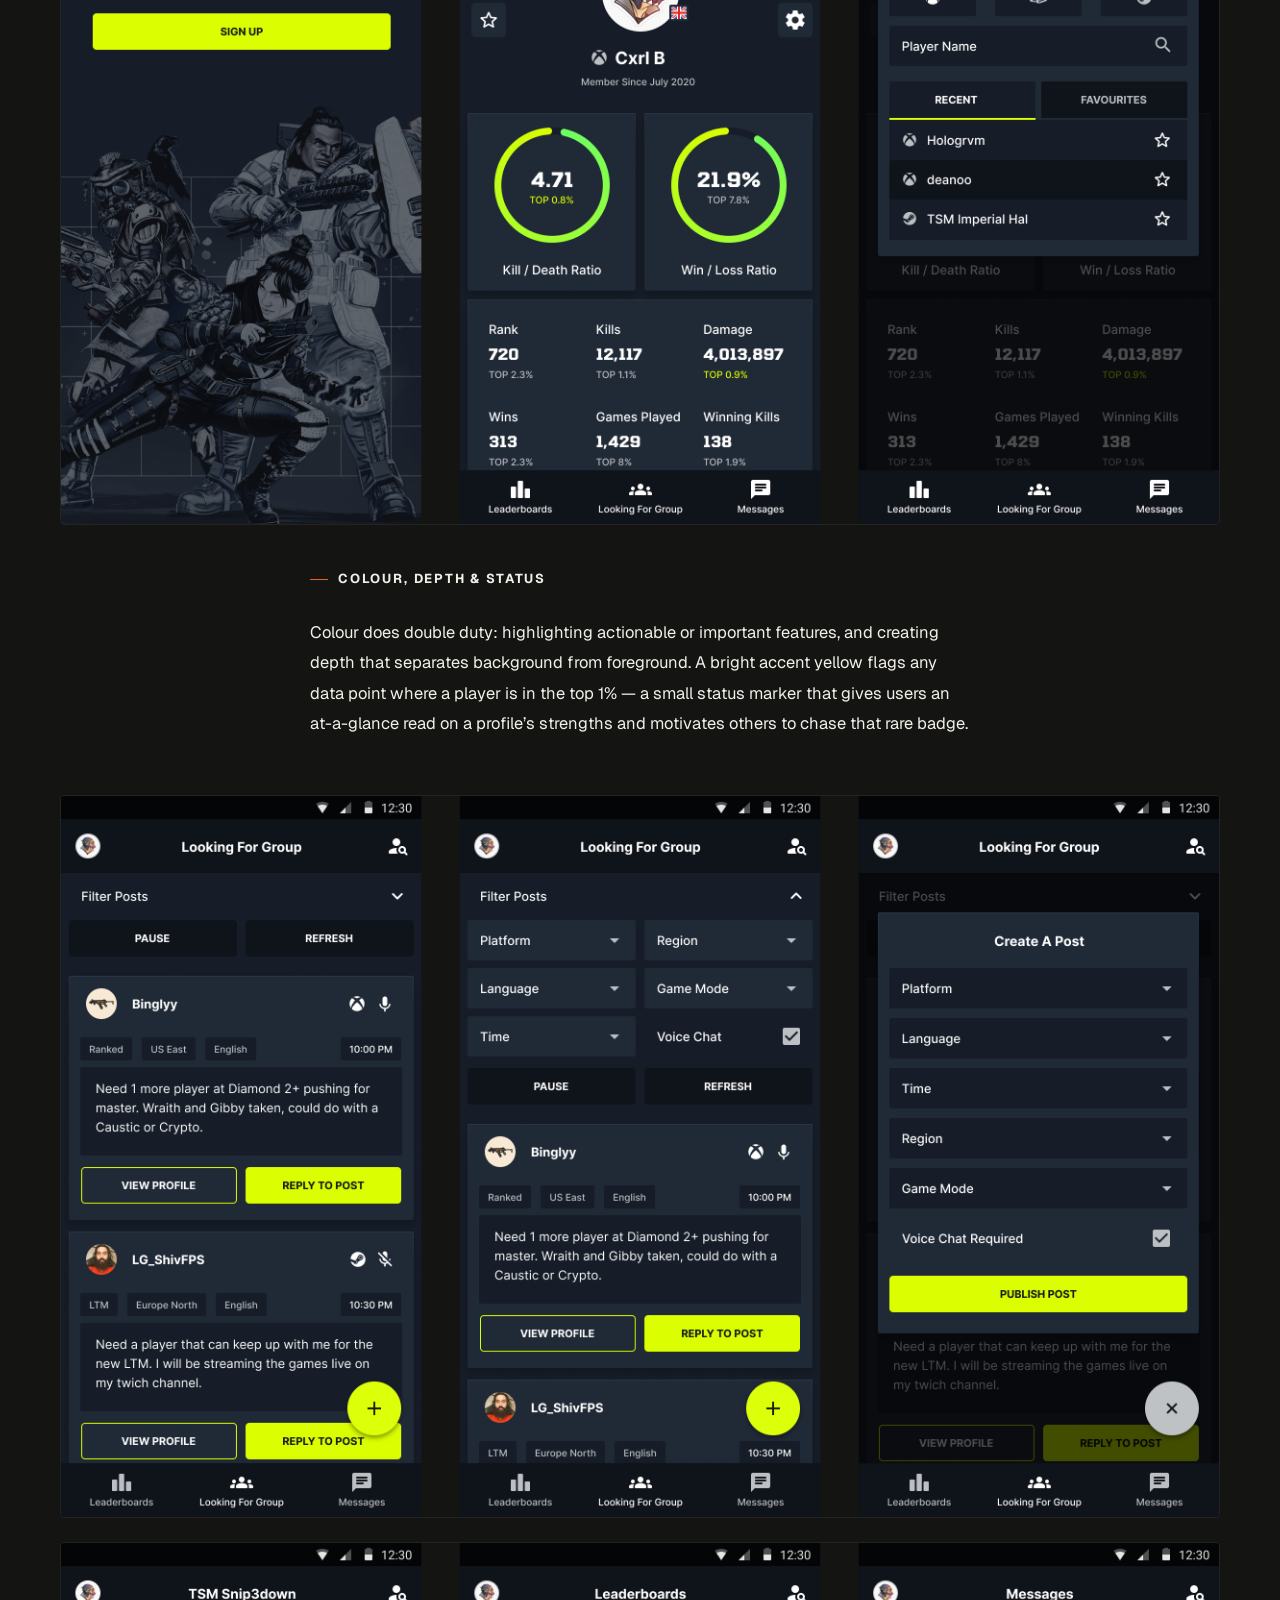
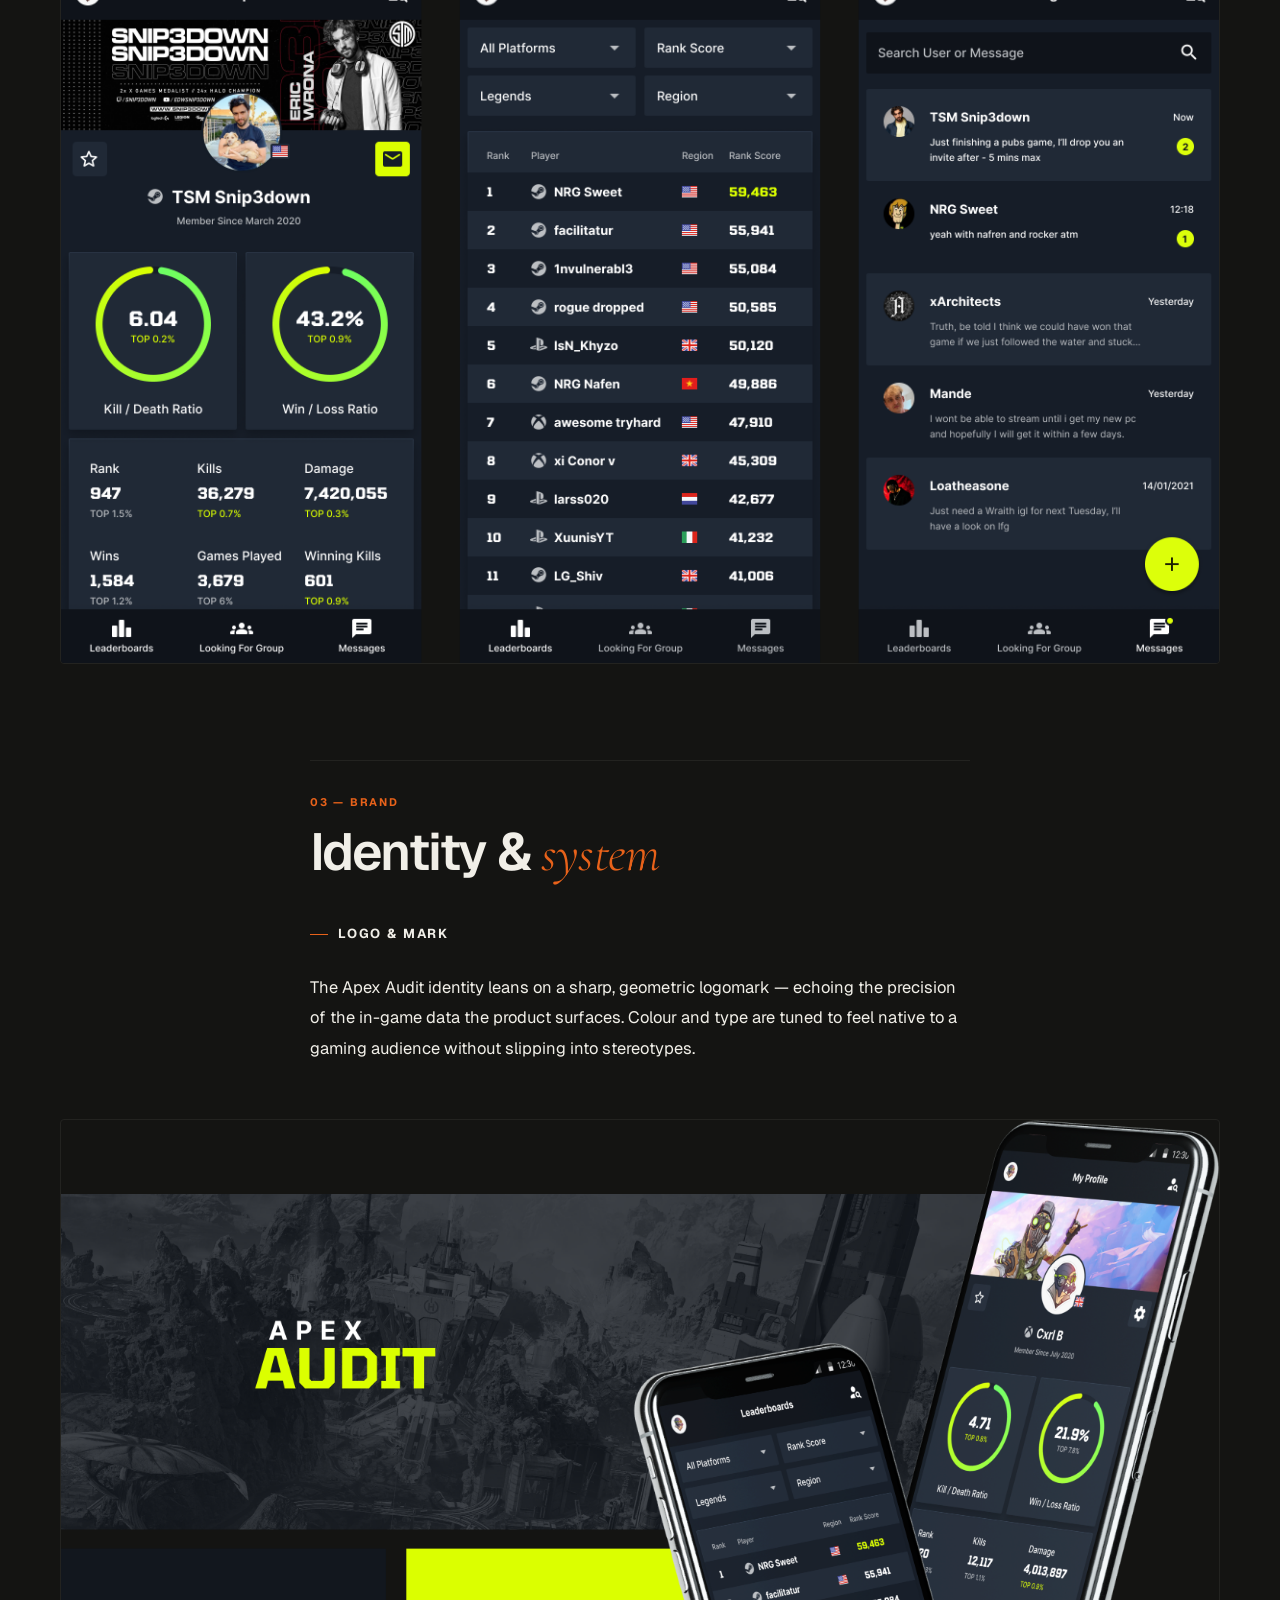
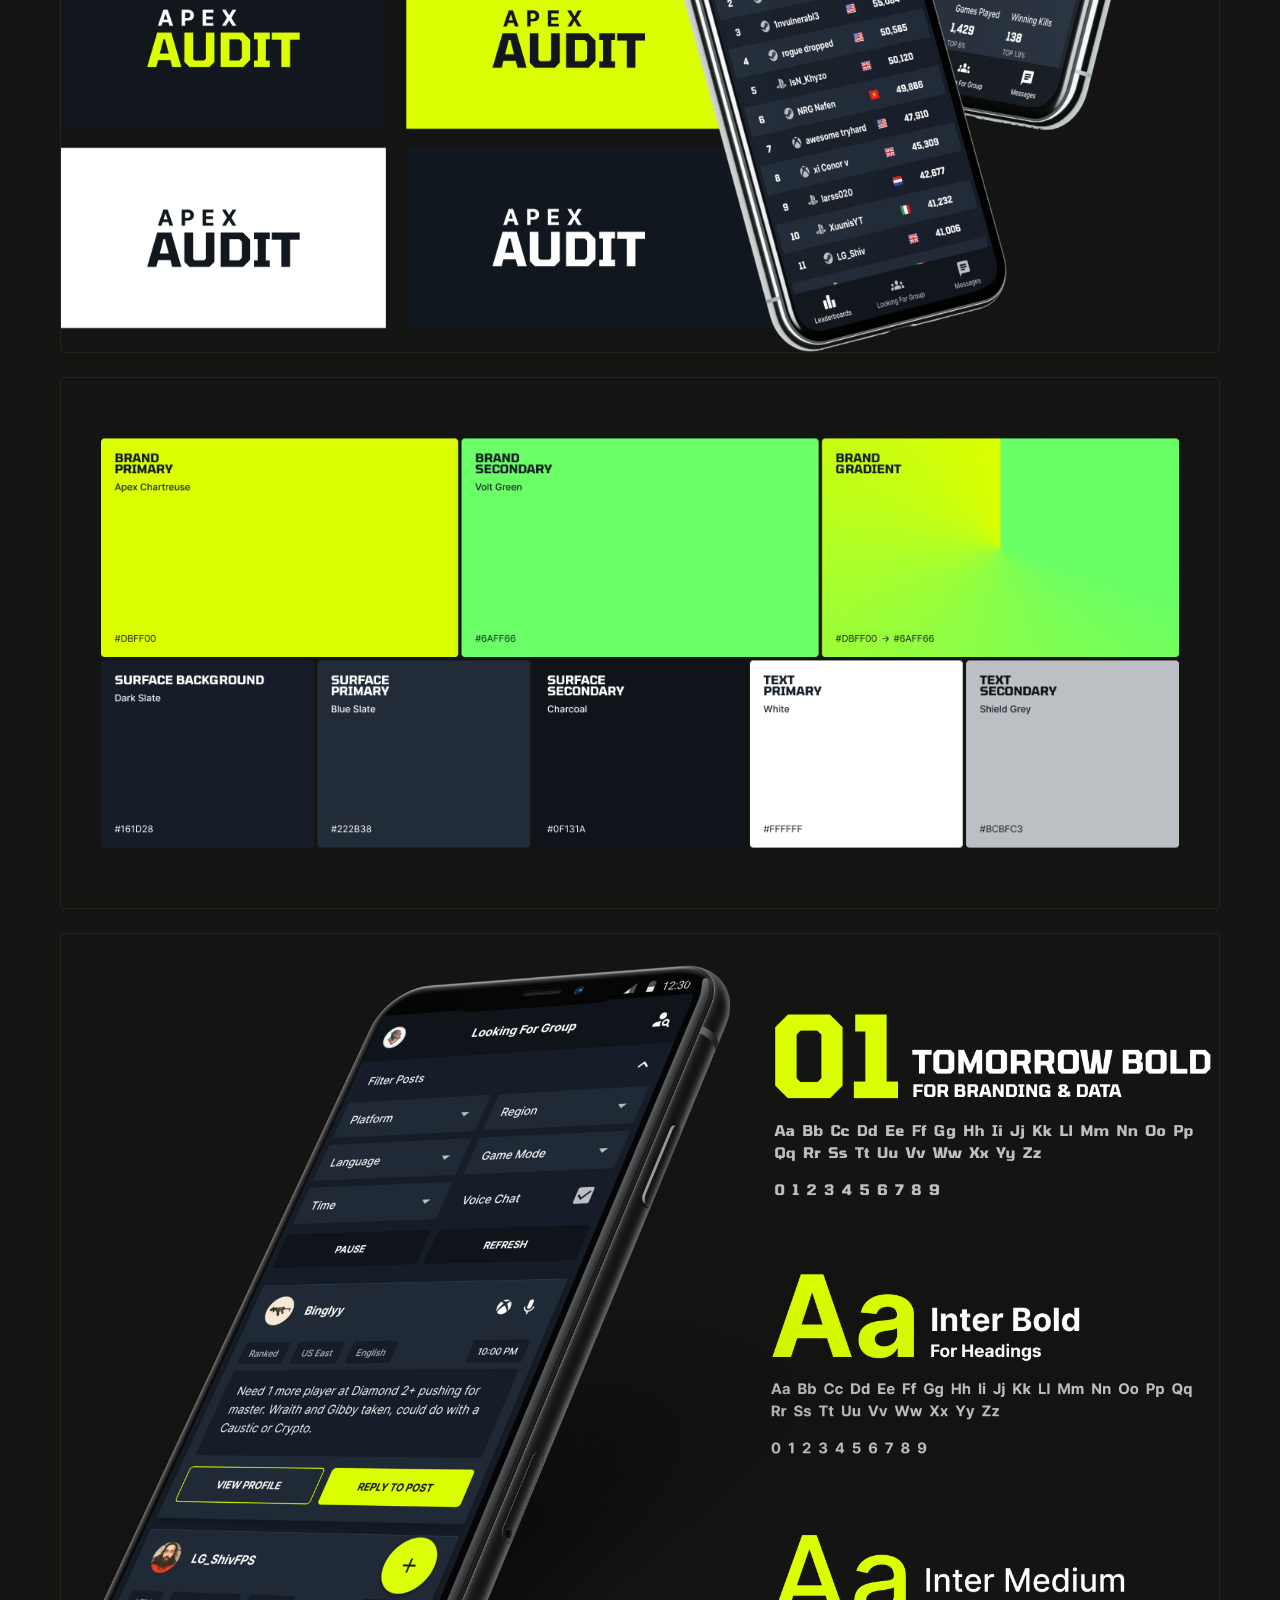
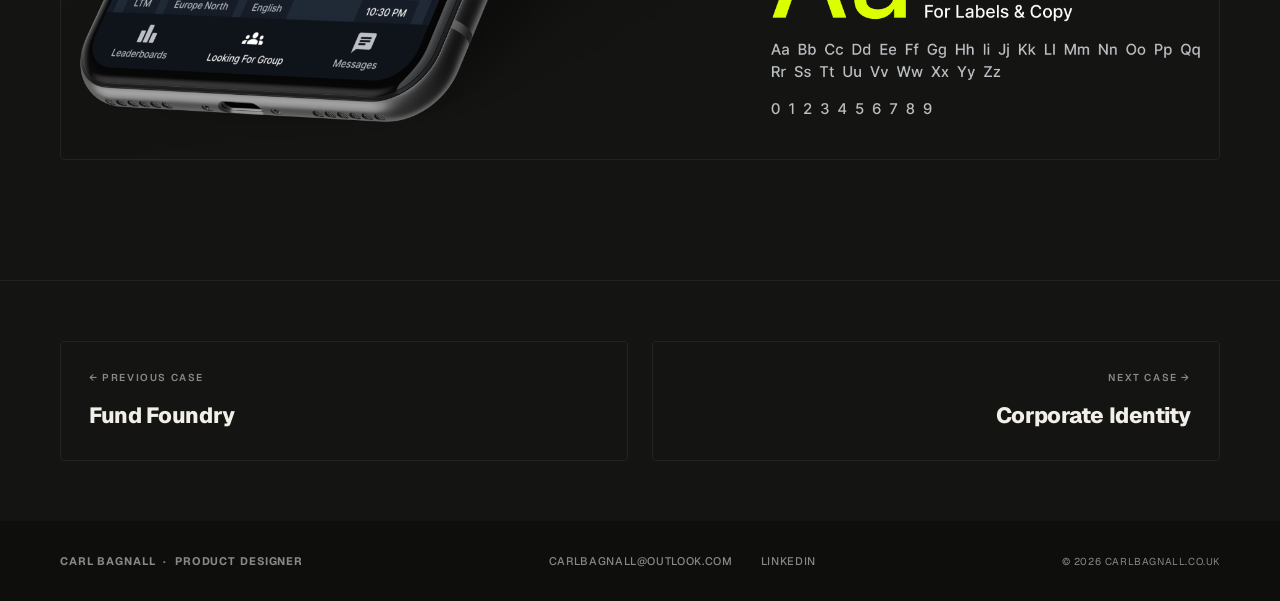
==== commit 7e8aa180: "Footer year auto-updates from current date" ====
--- a/apexaudit.html
+++ b/apexaudit.html
@@ -185,7 +185,7 @@
       <a href="mailto:carlbagnall@outlook.com">carlbagnall@outlook.com</a>
       <a href="https://www.linkedin.com/in/carl-bagnall-45b8b7b5" target="_blank" rel="noopener">LinkedIn</a>
     </nav>
-    <span class="footer-copy">© 2025 carlbagnall.co.uk</span>
+    <span class="footer-copy">© <span class="js-year">2026</span> carlbagnall.co.uk</span>
   </footer>
 
   <script src="case-study.js"></script>
